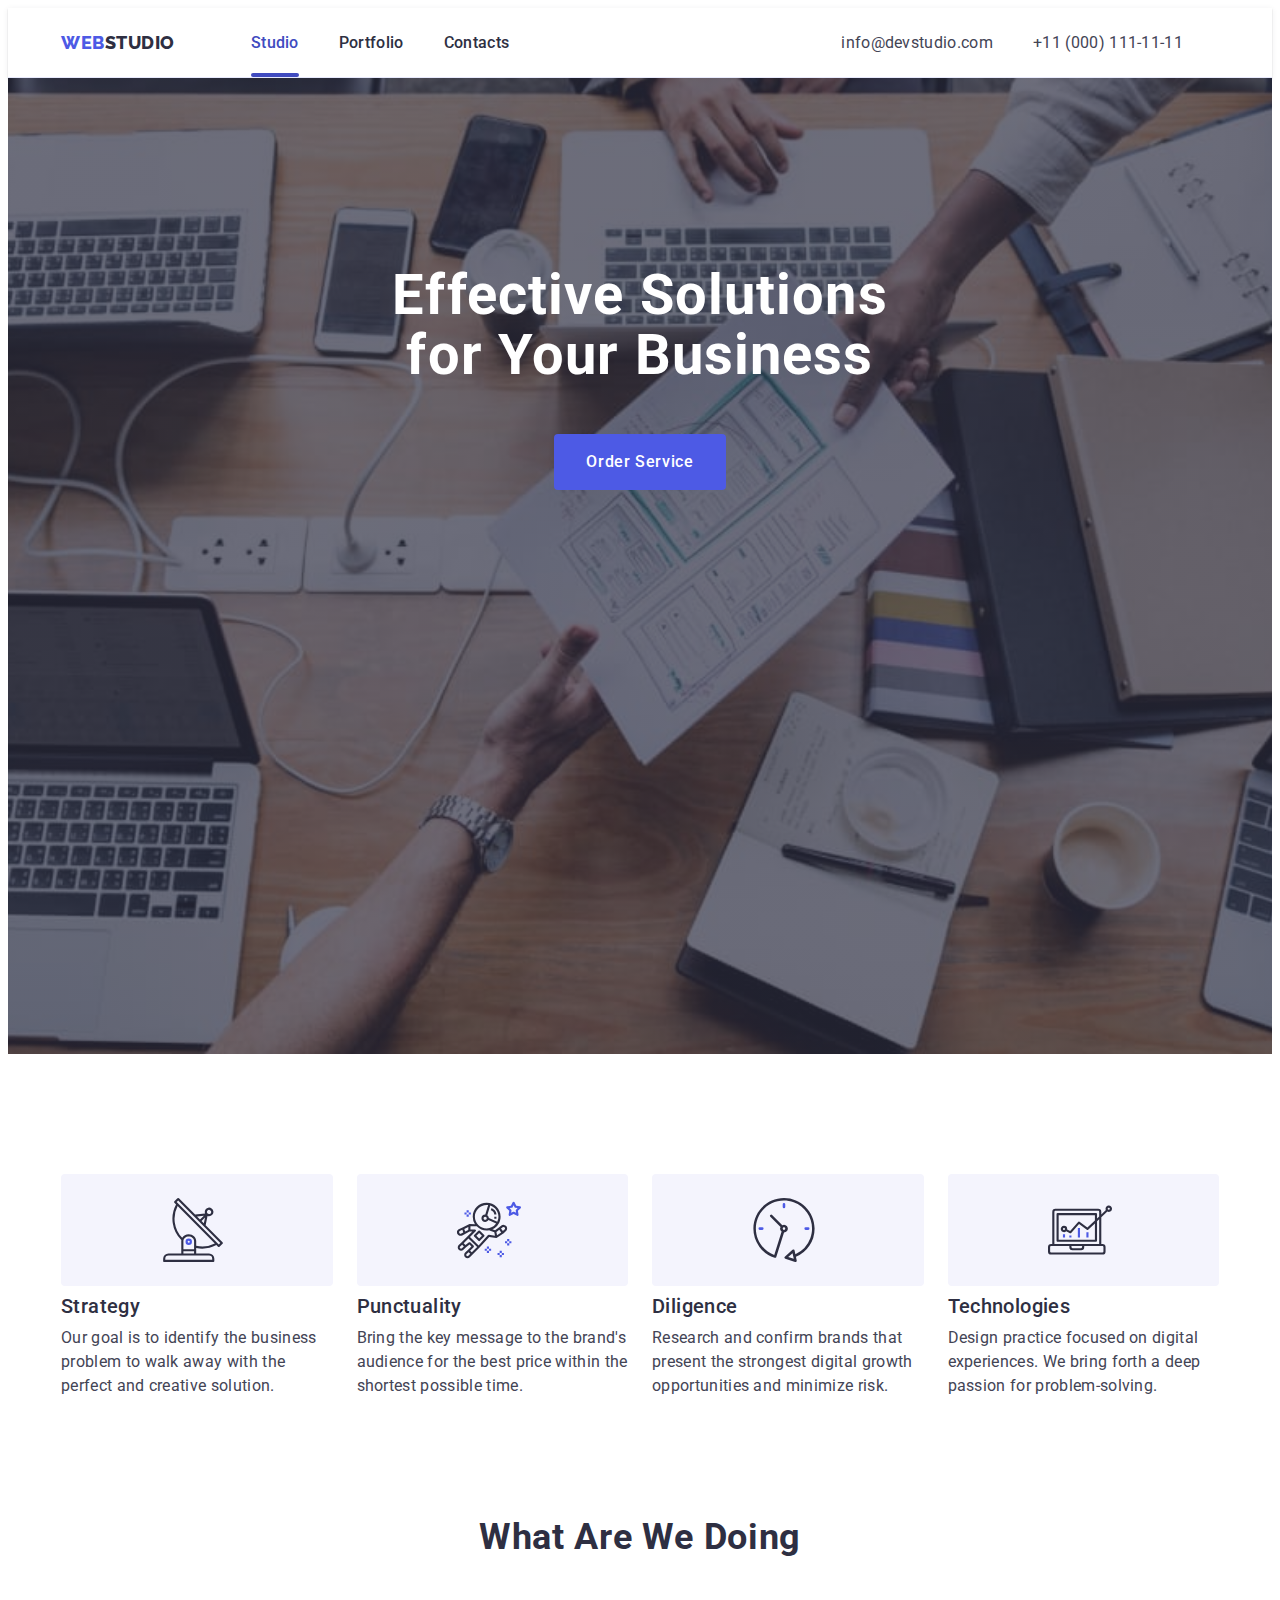
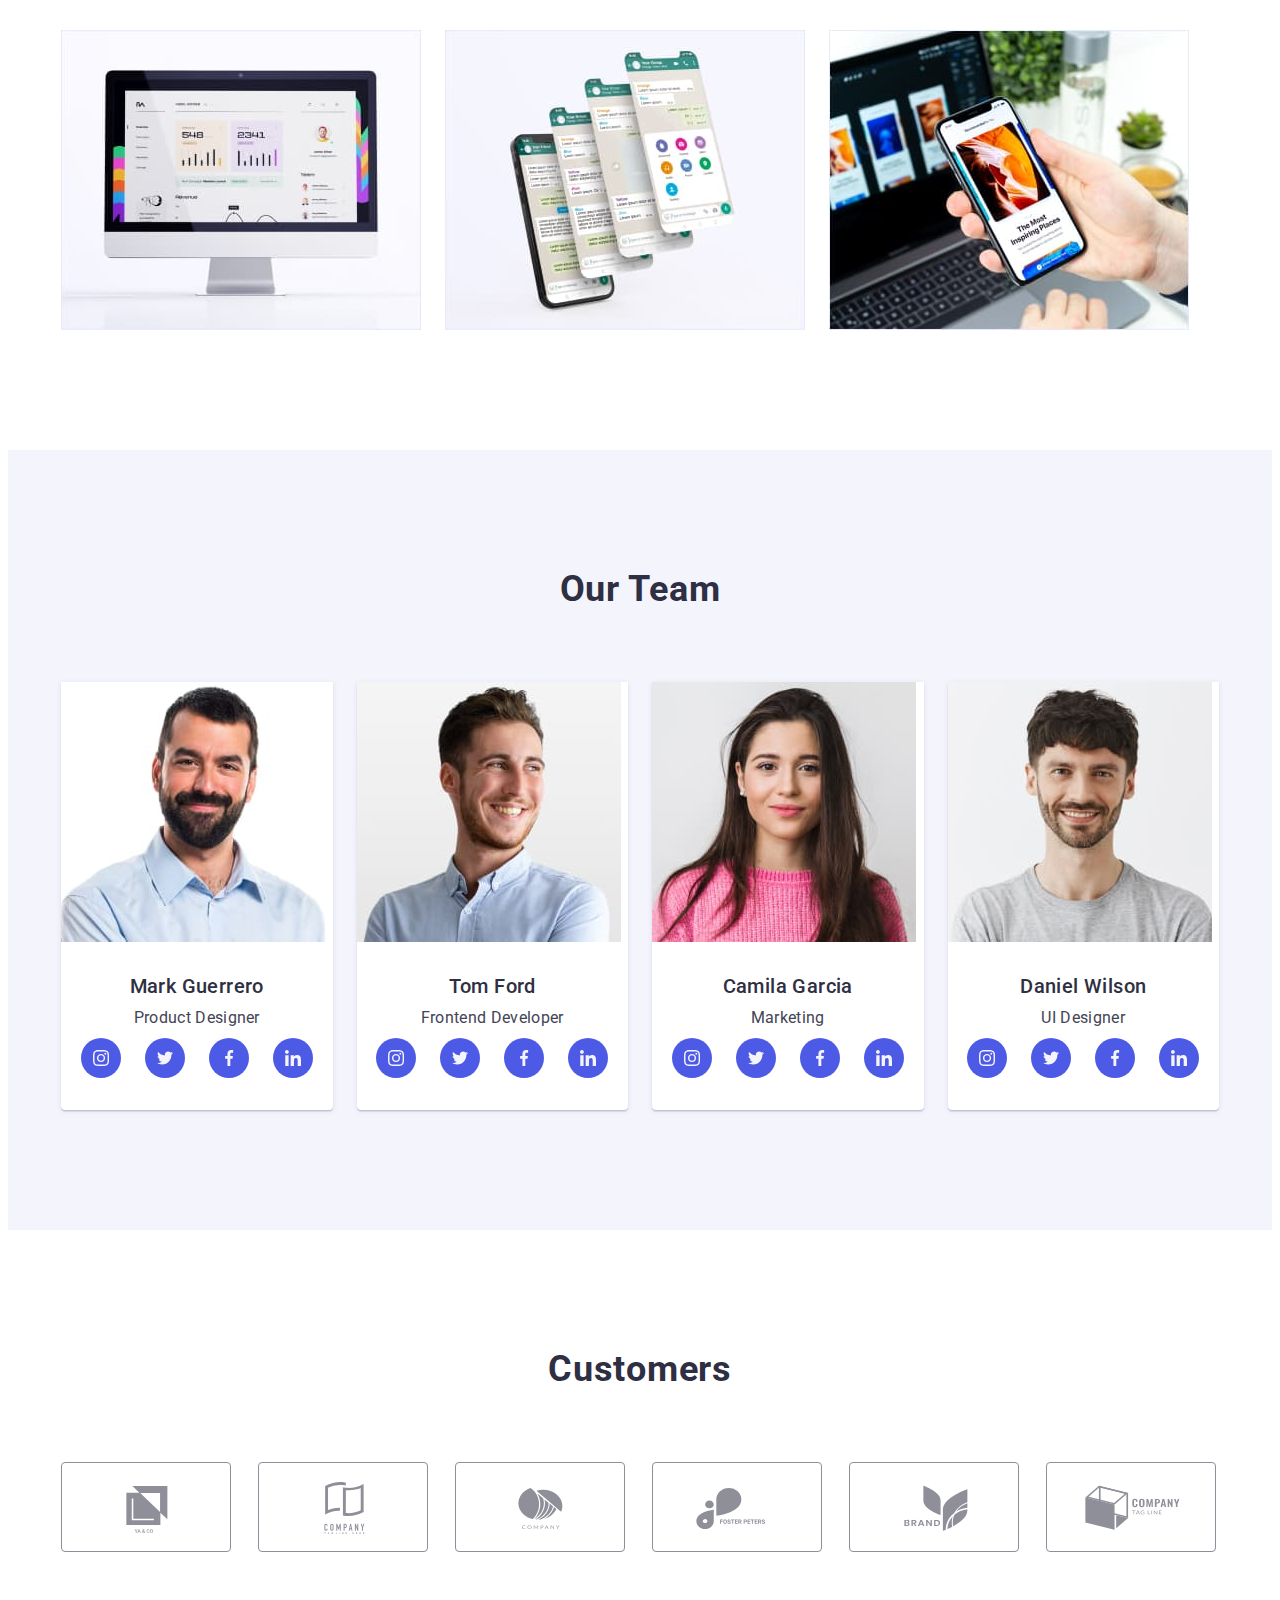
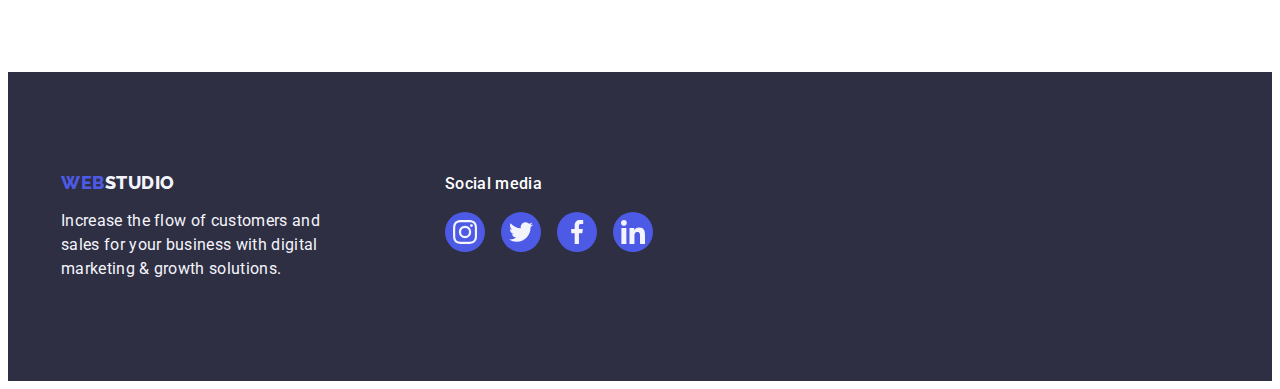
==== index.html @ a2de4771 "Initial commit" ====
<!DOCTYPE html>
<html lang="en">
  <head>
    <meta charset="UTF-8" />
    <meta http-equiv="X-UA-Compatible" content="IE=edge" />
    <meta name="viewport" content="width=device-width, initial-scale=1.0" />
    <link rel="preconnect" href="https://fonts.googleapis.com" />
    <link rel="preconnect" href="https://fonts.gstatic.com" crossorigin />
    <link
      href="https://fonts.googleapis.com/css2?family=Raleway:wght@800&family=Roboto:wght@400;500;700;900&display=swap"
      rel="stylesheet"
    />
    <title>Web Studio</title>
    <link
      rel="stylesheet"
      href="https://cdnjs.cloudflare.com/ajax/libs/modern-normalize/2.0.0/modern-normalize.min.css"
      integrity="sha512-4xo8blKMVCiXpTaLzQSLSw3KFOVPWhm/TRtuPVc4WG6kUgjH6J03IBuG7JZPkcWMxJ5huwaBpOpnwYElP/m6wg=="
      crossorigin="anonymous"
      referrerpolicy="no-referrer"
    />
    <link rel="stylesheet" href="./css/styles.css" />
  </head>
  <body>
    <!-- Header -->
    <header class="header">
      <div class="container header-container">
        <nav class="header-navigation">
          <a href="./index.html" class="logo link header-logo"
            >Web<span class="logo-dark">Studio</span></a
          >
          <ul class="header-menu list">
            <li class="header-menu-item">
              <a href="./index.html" class="header-menu-link link current-link"
                >Studio</a
              >
            </li>
            <li class="header-menu-item">
              <a href="./portfolio.html" class="header-menu-link link"
                >Portfolio</a
              >
            </li>
            <li class="header-menu-item">
              <a href="" class="header-menu-link link">Contacts</a>
            </li>
          </ul>
        </nav>
        <address class="address">
          <ul class="address-list list">
            <li class="address-item">
              <a href="mailto:info@devstudio.com" class="address-link link"
                >info@devstudio.com</a
              >
            </li>
            <li class="address-item">
              <a href="tel:+110001111111" class="address-link link"
                >+11 (000) 111-11-11</a
              >
            </li>
          </ul>
        </address>
      </div>
    </header>
    <!-- Main -->
    <main>
      <!-- Hero -->
      <section class="hero">
        <div class="container hero-container">
          <h1 class="hero-title">Effective Solutions for Your Business</h1>
          <button type="button" class="hero-btn" data-modal-open>
            Order Service
          </button>
        </div>
      </section>
      <!-- Solutions -->
      <section class="solutions">
        <div class="container solutions-container">
          <h2 class="visually-hidden">List of effective solutions</h2>
          <ul class="solutions-list list">
            <li class="solutions-item">
              <div class="solutions-container-icon">
                <svg class="solutions-icon" width="64" height="64">
                  <use href="./images/icons.svg#icon-solutions-antenna"></use>
                </svg>
              </div>
              <h3 class="list-subtitle solutions-subtitle">Strategy</h3>
              <p class="list-text">
                Our goal is to identify the business problem to walk away with
                the perfect and creative solution.
              </p>
            </li>
            <li class="solutions-item">
              <div class="solutions-container-icon">
                <svg class="solutions-icon" width="64" height="64">
                  <use href="./images/icons.svg#icon-solutions-astronaut"></use>
                </svg>
              </div>
              <h3 class="list-subtitle solutions-subtitle">Punctuality</h3>
              <p class="list-text">
                Bring the key message to the brand's audience for the best price
                within the shortest possible time.
              </p>
            </li>
            <li class="solutions-item">
              <div class="solutions-container-icon">
                <svg class="solutions-icon" width="64" height="64">
                  <use href="./images/icons.svg#icon-solutions-clock"></use>
                </svg>
              </div>
              <h3 class="list-subtitle solutions-subtitle">Diligence</h3>
              <p class="list-text">
                Research and confirm brands that present the strongest digital
                growth opportunities and minimize risk.
              </p>
            </li>
            <li class="solutions-item">
              <div class="solutions-container-icon">
                <svg class="solutions-icon" width="64" height="64">
                  <use href="./images/icons.svg#icon-solutions-diagram"></use>
                </svg>
              </div>
              <h3 class="list-subtitle solutions-subtitle">Technologies</h3>
              <p class="list-text">
                Design practice focused on digital experiences. We bring forth a
                deep passion for problem-solving.
              </p>
            </li>
          </ul>
        </div>
      </section>
      <!-- Activities -->
      <section class="activities">
        <div class="container container-activities">
          <h2 class="section-title">What are we doing</h2>
          <ul class="activities-list list">
            <li class="activities-item">
              <img
                src="./images/what-are-we-doing-1.jpg"
                alt="Mac-website"
                width="360"
                height="300"
              />
            </li>
            <li class="activities-item">
              <img
                src="./images/what-are-we-doing-2.jpg"
                alt="Phone-network"
                width="360"
                height="300"
              />
            </li>
            <li class="activities-item">
              <img
                src="./images/what-are-we-doing-3.jpg"
                alt="Phone-application"
                width="360"
                height="300"
              />
            </li>
          </ul>
        </div>
      </section>
      <!-- Our team -->
      <section class="team">
        <div class="container container-team">
          <h2 class="section-title">Our Team</h2>
          <ul class="team-list list">
            <li class="team-item">
              <img
                src="./images/our-team-1.jpg"
                alt="Mark Guerrero photo"
                width="264"
                height="260"
              />
              <div class="team-item-text">
                <h3 class="list-subtitle team-subtitle">Mark Guerrero</h3>
                <p class="list-text team-text">Product Designer</p>
                <ul class="social-list">
                  <li class="social-item">
                    <a href="" class="social-link">
                      <svg class="social-icon" width="16" height="16">
                        <use href="./images/icons.svg#icon-instagram"></use>
                      </svg>
                    </a>
                  </li>
                  <li class="social-item">
                    <a href="" class="social-link">
                      <svg class="social-icon" width="16" height="16">
                        <use href="./images/icons.svg#icon-twitter"></use>
                      </svg>
                    </a>
                  </li>
                  <li class="social-item">
                    <a href="" class="social-link">
                      <svg class="social-icon" width="16" height="16">
                        <use href="./images/icons.svg#icon-facebook"></use>
                      </svg>
                    </a>
                  </li>
                  <li class="social-item">
                    <a href="" class="social-link">
                      <svg class="social-icon" width="16" height="16">
                        <use href="./images/icons.svg#icon-linkedin"></use>
                      </svg>
                    </a>
                  </li>
                </ul>
              </div>
            </li>
            <li class="team-item">
              <img
                src="./images/our-team-2.jpg"
                alt="Tom Ford photo"
                width="264"
                height="260"
              />
              <div class="team-item-text">
                <h3 class="list-subtitle team-subtitle">Tom Ford</h3>
                <p class="list-text team-text">Frontend Developer</p>
                <ul class="social-list">
                  <li class="social-item">
                    <a href="" class="social-link">
                      <div class="social-container">
                        <svg class="social-icon" width="16" height="16">
                          <use href="./images/icons.svg#icon-instagram"></use>
                        </svg>
                      </div>
                    </a>
                  </li>
                  <li class="social-item">
                    <a href="" class="social-link">
                      <div class="social-container">
                        <svg class="social-icon" width="16" height="16">
                          <use href="./images/icons.svg#icon-twitter"></use>
                        </svg>
                      </div>
                    </a>
                  </li>
                  <li class="social-item">
                    <a href="" class="social-link">
                      <div class="social-container">
                        <svg class="social-icon" width="16" height="16">
                          <use href="./images/icons.svg#icon-facebook"></use>
                        </svg>
                      </div>
                    </a>
                  </li>
                  <li class="social-item">
                    <a href="" class="social-link">
                      <div class="social-container">
                        <svg class="social-icon" width="16" height="16">
                          <use href="./images/icons.svg#icon-linkedin"></use>
                        </svg>
                      </div>
                    </a>
                  </li>
                </ul>
              </div>
            </li>
            <li class="team-item">
              <img
                src="./images/our-team-3.jpg"
                alt="Camila Garcia photo"
                width="264"
                height="260"
              />
              <div class="team-item-text">
                <h3 class="list-subtitle team-subtitle">Camila Garcia</h3>
                <p class="list-text team-text">Marketing</p>
                <ul class="social-list">
                  <li class="social-item">
                    <a href="" class="social-link">
                      <div class="social-container">
                        <svg class="social-icon" width="16" height="16">
                          <use href="./images/icons.svg#icon-instagram"></use>
                        </svg>
                      </div>
                    </a>
                  </li>
                  <li class="social-item">
                    <a href="" class="social-link">
                      <div class="social-container">
                        <svg class="social-icon" width="16" height="16">
                          <use href="./images/icons.svg#icon-twitter"></use>
                        </svg>
                      </div>
                    </a>
                  </li>
                  <li class="social-item">
                    <a href="" class="social-link">
                      <div class="social-container">
                        <svg class="social-icon" width="16" height="16">
                          <use href="./images/icons.svg#icon-facebook"></use>
                        </svg>
                      </div>
                    </a>
                  </li>
                  <li class="social-item">
                    <a href="" class="social-link">
                      <div class="social-container">
                        <svg class="social-icon" width="16" height="16">
                          <use href="./images/icons.svg#icon-linkedin"></use>
                        </svg>
                      </div>
                    </a>
                  </li>
                </ul>
              </div>
            </li>
            <li class="team-item">
              <img
                src="./images/our-team-4.jpg"
                alt="Daniel Wilson photo"
                width="264"
                height="260"
              />
              <div class="team-item-text">
                <h3 class="list-subtitle team-subtitle">Daniel Wilson</h3>
                <p class="list-text team-text">UI Designer</p>
                <ul class="social-list">
                  <li class="social-item">
                    <a href="" class="social-link">
                      <div class="social-container">
                        <svg class="social-icon" width="16" height="16">
                          <use href="./images/icons.svg#icon-instagram"></use>
                        </svg>
                      </div>
                    </a>
                  </li>
                  <li class="social-item">
                    <a href="" class="social-link">
                      <div class="social-container">
                        <svg class="social-icon" width="16" height="16">
                          <use href="./images/icons.svg#icon-twitter"></use>
                        </svg>
                      </div>
                    </a>
                  </li>
                  <li class="social-item">
                    <a href="" class="social-link">
                      <div class="social-container">
                        <svg class="social-icon" width="16" height="16">
                          <use href="./images/icons.svg#icon-facebook"></use>
                        </svg>
                      </div>
                    </a>
                  </li>
                  <li class="social-item">
                    <a href="" class="social-link">
                      <div class="social-container">
                        <svg class="social-icon" width="16" height="16">
                          <use href="./images/icons.svg#icon-linkedin"></use>
                        </svg>
                      </div>
                    </a>
                  </li>
                </ul>
              </div>
            </li>
          </ul>
        </div>
      </section>
      <!-- Customers -->
      <section class="customers">
        <div class="container container-customers">
          <h2 class="section-title">Customers</h2>
          <ul class="customers-list">
            <li class="customers-item">
              <a href="" class="customers-link">
                <svg class="customers-icon" width="104" height="56">
                  <use href="./images/icons.svg#icon-customers-logo1"></use>
                </svg>
              </a>
            </li>
            <li class="customers-item">
              <a href="" class="customers-link">
                <svg class="customers-icon" width="104" height="56">
                  <use href="./images/icons.svg#icon-customers-logo2"></use>
                </svg>
              </a>
            </li>
            <li class="customers-item">
              <a href="" class="customers-link">
                <svg class="customers-icon" width="104" height="56">
                  <use href="./images/icons.svg#icon-customers-logo3"></use>
                </svg>
              </a>
            </li>
            <li class="customers-item">
              <a href="" class="customers-link">
                <svg class="customers-icon" width="104" height="56">
                  <use href="./images/icons.svg#icon-customers-logo4"></use>
                </svg>
              </a>
            </li>
            <li class="customers-item">
              <a href="" class="customers-link">
                <svg class="customers-icon" width="104" height="56">
                  <use href="./images/icons.svg#icon-customers-logo5"></use>
                </svg>
              </a>
            </li>
            <li class="customers-item">
              <a href="" class="customers-link">
                <svg class="customers-icon" width="104" height="56">
                  <use href="./images/icons.svg#icon-customers-logo6"></use>
                </svg>
              </a>
            </li>
          </ul>
        </div>
      </section>
    </main>
    <!-- Footer -->
    <footer class="footer">
      <div class="container container-footer">
        <div class="footer-text-container">
          <a href="./index.html" class="logo link footer-logo"
            >Web<span class="logo-light">Studio</span></a
          >
          <p class="list-text footer-text">
            Increase the flow of customers and sales for your business with
            digital marketing & growth solutions.
          </p>
        </div>
        <div class="footer-social">
          <p class="list-text footer-social-text">Social media</p>
          <ul class="social-list footer-social-list">
            <li class="social-item">
              <a href="" class="social-link footer-social-link">
                <svg class="social-icon" width="24" height="24">
                  <use href="./images/icons.svg#icon-instagram"></use>
                </svg>
              </a>
            </li>
            <li class="social-item">
              <a href="" class="social-link footer-social-link">
                <svg class="social-icon" width="24" height="24">
                  <use href="./images/icons.svg#icon-twitter"></use>
                </svg>
              </a>
            </li>
            <li class="social-item">
              <a href="" class="social-link footer-social-link">
                <svg class="social-icon" width="24" height="24">
                  <use href="./images/icons.svg#icon-facebook"></use>
                </svg>
              </a>
            </li>
            <li class="social-item">
              <a href="" class="social-link footer-social-link">
                <svg class="social-icon" width="24" height="24">
                  <use href="./images/icons.svg#icon-linkedin"></use>
                </svg>
              </a>
            </li>
          </ul>
        </div>
      </div>
    </footer>
    <!-- Modal -->
    <div class="backdrop is-hidden" data-modal>
      <div class="modal">
        <button type="button" class="modal-btn" data-modal-close>
          <svg class="close-icon" width="8" height="8">
            <use href="./images/icons.svg#icon-close"></use>
          </svg>
        </button>
      </div>
    </div>
    <script src="./js/modal.js"></script>
  </body>
</html>
---- css/styles.css ----
:root {
  --primary-brand-color: #4d5ae5;
  --pressed-state-color: #404bbf;
  --dark-color: #2e2f42;
  --succes-color: #31d0aa;
  --text-color: #434455;
  --subtle-text-color: #8e8f99;
  --customers-color: #8e8f99;
  --accent-color: #e7e9fc;
  --light-color: #f4f4fd;
  --modal-overlay-color: #2e2f42;
  --hero-background-color: #2e2f42;
  --white-color: #ffffff;
  --modal-backgournd-color: #fcfcfc;
  --transition: 250ms cubic-bezier(0.4, 0, 0.2, 1);
}

body {
  font-family: "Roboto", sans-serif;
  color: var(--text-color);
  background-color: var(--white-color);
}

h1,
h2,
h3,
h4,
h5,
h6,
p {
  margin: 0;
}

img {
  display: block;
  max-width: 100%;
  height: auto;
}

button {
  cursor: pointer;
  border: none;
  border-radius: 4px;
}

ul,
ol {
  list-style: none;
  margin: 0;
  padding-left: 0;
}

a {
  text-decoration: none;
  /* color: inherit; */
}

.container {
  width: 1158px;
  padding: 0 15px;
  margin: 0 auto;
}

.section {
  padding-top: 120px;
  padding-bottom: 120px;
}

.visually-hidden {
  position: absolute;
  width: 1px;
  height: 1px;
  margin: -1px;
  border: 0;
  padding: 0;

  white-space: nowrap;
  clip-path: inset(100%);
  clip: rect(0 0 0 0);
  overflow: hidden;
}

.link {
  text-decoration: none;
}

.list {
  list-style-type: none;
}

/* -------------------HEADER------------------- */

.header {
  /* padding: 24px 0; */
  border-bottom: 1px solid #e7e9fc;
  box-shadow: 0px 2px 1px rgba(46, 47, 66, 0.08),
    0px 1px 1px rgba(46, 47, 66, 0.16), 0px 1px 6px rgba(46, 47, 66, 0.08);
}

.header-container {
  display: flex;
  align-items: center;
}

.logo {
  font-family: "Raleway", sans-serif;
  font-weight: 800;
  font-size: 18px;
  line-height: 1.17; /* 21/18 */
  letter-spacing: 0.03em;
  text-transform: uppercase;
  color: var(--primary-brand-color);
  display: flex;
  align-items: center;
  margin-right: 76px;
}

.logo-dark {
  color: var(--dark-color);
}

.logo-light {
  color: var(--light-color);
}

.header-logo {
  padding: 24px 0;
}

.header-navigation {
  display: flex;
  align-items: center;
}

.header-menu {
  display: flex;
  gap: 40px;
}

.header-menu-link {
  font-weight: 500;
  font-size: 16px;
  line-height: 1.5; /* 24/16 */
  letter-spacing: 0.02em;
  color: var(--dark-color);
  padding: 24px 0;
  transition: color var(--transition);
}

.header-menu-link:hover,
.header-menu-link:focus {
  color: var(--pressed-state-color);
}

.current-link {
  position: relative;
  color: var(--pressed-state-color);
}

.current-link::after {
  content: "";
  position: absolute;
  width: 100%;
  height: 4px;
  left: 0px;
  bottom: -1px;
  background: var(--pressed-state-color);
  border-radius: 2px;
}

.address {
  font-style: normal;
}

.address-list {
  display: flex;
  align-items: center;
  gap: 40px;
  margin-left: 332px;
}

.address-link {
  font-weight: 400;
  font-size: 16px;
  line-height: 1.5; /* 24/16 */
  letter-spacing: 0.02em;
  color: var(--text-color);
  padding: 24px 0;
  margin-left: auto;
  transition: color var(--transition);
}

.address-link:hover,
.address-link:focus {
  color: var(--pressed-state-color);
}

/* -------------------HERO------------------- */
.hero {
  /* background-color: var(--dark-color); */
  padding: 188px 0;
  background-image: linear-gradient(
      rgba(46, 47, 66, 0.7),
      rgba(46, 47, 66, 0.7)
    ),
    url(../images/people-office.jpg);
  background-repeat: no-repeat;
  background-position: center;
  background-size: cover;
  max-width: 1440px;
  width: 100%;
  height: 600px;
  margin: 0 auto;
}

.hero-title {
  font-size: 56px;
  line-height: 1.07; /* 60/56 */
  text-align: center;
  letter-spacing: 0.02em;
  color: var(--white-color);
  max-width: 496px;
  margin: auto;
  margin-bottom: 48px;
}

.hero-btn {
  font-family: inherit;
  font-weight: 500;
  font-size: 16px;
  line-height: 1.5; /* 24/16 */
  letter-spacing: 0.04em;
  color: var(--white-color);
  background-color: var(--primary-brand-color);
  cursor: pointer;
  display: block;
  padding: 16px 32px;
  margin: auto;
  min-width: 169px;
  transition: background-color var(--transition);
}

.hero-btn:hover,
.hero-btn:focus {
  background-color: var(--pressed-state-color);
}

/* -------------------LIST------------------- */

.list-subtitle {
  font-weight: 500;
  font-size: 20px;
  line-height: 1.2; /* 24/20 */
  letter-spacing: 0.02em;
  color: var(--dark-color);
}

.list-text {
  font-size: 16px;
  line-height: 1.5; /* 24/16 */
  letter-spacing: 0.02em;
}

/* -------------------SOLUTIONS------------------- */

.solutions {
  padding: 120px 0;
}

.section-title {
  font-size: 36px;
  line-height: 1.11; /* 40/36 */
  text-align: center;
  letter-spacing: 0.02em;
  text-transform: capitalize;
  color: var(--dark-color);
  margin-bottom: 72px;
}

.solutions-list {
  display: flex;
  gap: 24px;
}

.solutions-container-icon {
  position: relative;
  display: flex;
  align-items: center;
  justify-content: center;
  background-color: var(--light-color);
  border-radius: 4px;
  width: 100%;
  height: 112px;
  margin-bottom: 8px;
}

.solutions-icon {
  position: absolute;
  top: 24px;
  left: 100px;
}

.solutions-subtitle {
  margin-bottom: 8px;
}

.solutions-item {
  flex-basis: calc((100% - 24px * 3) / 4);
}

/* -------------------ACTIVITIES------------------- */

.activities {
  padding-bottom: 120px;
}

.activities-list {
  display: flex;
  gap: 24px;
}

/* -------------------OUR TEAM------------------- */
.team {
  background-color: var(--light-color);
  padding: 120px 0;
}

.team-list,
.social-list {
  display: flex;
  gap: 24px;
  justify-content: center;
}

.team-item {
  background-color: var(--white-color);
  flex-basis: calc((100% - 24px * 3) / 4);
  border-radius: 0px 0px 4px 4px;
  box-shadow: 0px 1px 6px rgba(46, 47, 66, 0.08),
    0px 1px 1px rgba(46, 47, 66, 0.16), 0px 2px 1px rgba(46, 47, 66, 0.08);
}

.team-item-text {
  padding: 32px 0;
}

.list-subtitle.team-subtitle {
  text-align: center;
}

.list-text.team-text {
  text-align: center;
  margin-bottom: 8px;
}

.team-subtitle {
  margin-bottom: 8px;
}

.social-item {
  position: relative;
  width: 40px;
  height: 40px;
}

.social-icon {
  position: absolute;
  top: 50%;
  left: 50%;
  transform: translate(-50%, -50%);
  fill: var(--light-color);
}

.social-link {
  display: flex;
  align-items: center;
  justify-content: center;
  width: 100%;
  height: 100%;
  background-color: var(--primary-brand-color);
  border-radius: 50%;
  transition: background-color var(--transition);
}

.social-link:hover,
.social-link:focus {
  background-color: var(--pressed-state-color);
}

/* -------------------CUSTOMERS------------------- */

.customers {
  padding: 120px 0;
}

.customers-list {
  display: flex;
  gap: 24px;
}

.customers-item {
  width: calc((100% - 168px) / 5);
}

.customers-link {
  display: flex;
  align-items: center;
  justify-content: center;
  width: 168px;
  height: 88px;
  color: var(--customers-color);
  border: 1px solid var(--customers-color);
  border-radius: 4px;
  position: relative;
  transition: border-color var(--transition), color var(--transition);
}

.customers-icon {
  position: absolute;
  top: 50%;
  left: 50%;
  transform: translate(-50%, -50%);
  fill: currentColor;
  transition: fill var(--transition);
}

.customers-link:hover .customers-icon,
.customers-link:focus .customers-icon {
  fill: var(--pressed-state-color);
}

.customers-link:hover,
.customers-link:focus {
  color: var(--pressed-state-color);
  border-color: var(--pressed-state-color);
}

/* -------------------FOOTER------------------- */
.footer {
  background-color: var(--dark-color);
  padding: 100px 0;
}

.list-text.footer-text {
  color: var(--light-color);
}

.footer-logo {
  margin-bottom: 16px;
  display: inline-block;
}

.footer-text {
  max-width: 264px;
}

.container-footer {
  display: flex;
  align-items: baseline;
}

.footer-text-container {
  margin-right: 120px;
}

.footer-social-text {
  font-weight: 500;
  color: var(--white-color);
  margin-bottom: 16px;
}

.footer-social-list {
  gap: 16px;
}

.footer-social-link:hover,
.footer-social-link:focus {
  background-color: var(--succes-color);
}

/* -------------------PORTFOLIO------------------- */

.portfolio-examples {
  padding-top: 96px;
  padding-bottom: 120px;
}

.portfolio-subtitle {
  font-weight: 500;
  font-size: 20px;
  line-height: 1.2; /* 24/20 */
  letter-spacing: 0.02em;
  color: var(--dark-color);
}

.portfolio-navigation-list {
  display: flex;
  gap: 24px;
  margin-bottom: 72px;
  justify-content: center;
}

.portfolio-list-text {
  font-size: 16px;
  line-height: 1.5; /* 24/16 */
  letter-spacing: 0.02em;
  color: var(--text-color);
}

.portfolio-navigation-btn {
  font-family: inherit;
  font-weight: 500;
  font-size: 16px;
  line-height: 1.5; /* 24/16 */
  text-align: center;
  letter-spacing: 0.04em;
  cursor: pointer;
  color: var(--primary-brand-color);
  background-color: var(--light-color);
  padding: 12px 24px;
  border: 1px solid var(--accent-color);
  transition: color var(--transition), background-color var(--transition),
    border-color var(--transition), box-shadow var(--transition);
}

.portfolio-navigation-btn:hover,
.portfolio-navigation-btn:focus {
  color: var(--white-color);
  background-color: var(--pressed-state-color);
  border: 1px solid transparent;
  box-shadow: 0px 3px 1px rgba(0, 0, 0, 0.1), 0px 2px 1px rgba(0, 0, 0, 0.08),
    0px 2px 2px rgba(0, 0, 0, 0.12);
}

.portfolio-examples-list {
  display: flex;
  flex-wrap: wrap;
  gap: 48px 24px;
}

.portfolio-examples-items {
  width: calc((100% - 24 * 2) / 3);
}

.portfolio-items-text {
  padding: 32px 16px;
  border: 1px solid #e7e9fc;
  border-top: none;
}

.portfolio-subtitle {
  margin-bottom: 8px;
}

.portfolio-image-container {
  position: relative;
  overflow: hidden;
}

.portflio-cover-text {
  position: absolute;
  top: 0;
  left: 0;
  height: 100%;
  background-color: var(--primary-brand-color);
  transform: translateY(100%);
  transition: transform var(--transition);
  color: var(--light-color);
  padding: 40px 32px;
}

.portfolio-link {
  display: block;
  transition: box-shadow var(--transition);
}

.portfolio-link:hover,
.portfolio-link:focus {
  box-shadow: 0px 1px 6px rgba(46, 47, 66, 0.08),
    0px 1px 1px rgba(46, 47, 66, 0.16), 0px 2px 1px rgba(46, 47, 66, 0.08);
}

.portfolio-link:hover .portflio-cover-text,
.portfolio-link:focus .portflio-cover-text {
  transform: translateY(0%);
}

/* -------------------MODAL------------------- */
.is-hidden {
  visibility: hidden;
  opacity: 0;
  pointer-events: none;
}

.backdrop {
  position: fixed;
  top: 0;
  width: 100%;
  height: 100%;
  background: rgba(46, 47, 66, 0.4);
  transition: opacity var(--transition), visibility var(--transition);
}

.modal {
  position: absolute;
  background-color: var(--modal-backgournd-color);
  width: 408px;
  min-height: 584px;
  top: 50%;
  left: 50%;
  transform: translate(-50%, -50%) scale(100%);
  transition: transform var(--transition);
  border-radius: 4px;
  box-shadow: 0px 1px 1px rgba(0, 0, 0, 0.14), 0px 1px 3px rgba(0, 0, 0, 0.12),
    0px 2px 1px rgba(0, 0, 0, 0.2);
}

.backdrop.is-hidden .modal {
  transform: translate(-50%, -50%) scale(0);
}

.modal-btn {
  position: absolute;
  display: flex;
  align-items: center;
  justify-content: center;
  padding: 0;
  width: 24px;
  height: 24px;
  top: 24px;
  right: 24px;
  border-radius: 50%;
  background: var(--accent-color);
  border: 1px solid rgba(0, 0, 0, 0.1);
  cursor: pointer;
  transition: background-color var(--transition), border var(--transition);
}

.close-icon {
  position: absolute;
  top: 50%;
  left: 50%;
  transform: translate(-50%, -50%);
  fill: var(--modal-overlay-color);
  transition: fill var(--transition);
}

.modal-btn:hover,
.modal-btn:focus {
  background-color: var(--pressed-state-color);
  border: none;
}

.modal-btn:hover .close-icon,
.modal-btn:focus .close-icon {
  fill: var(--white-color);
}
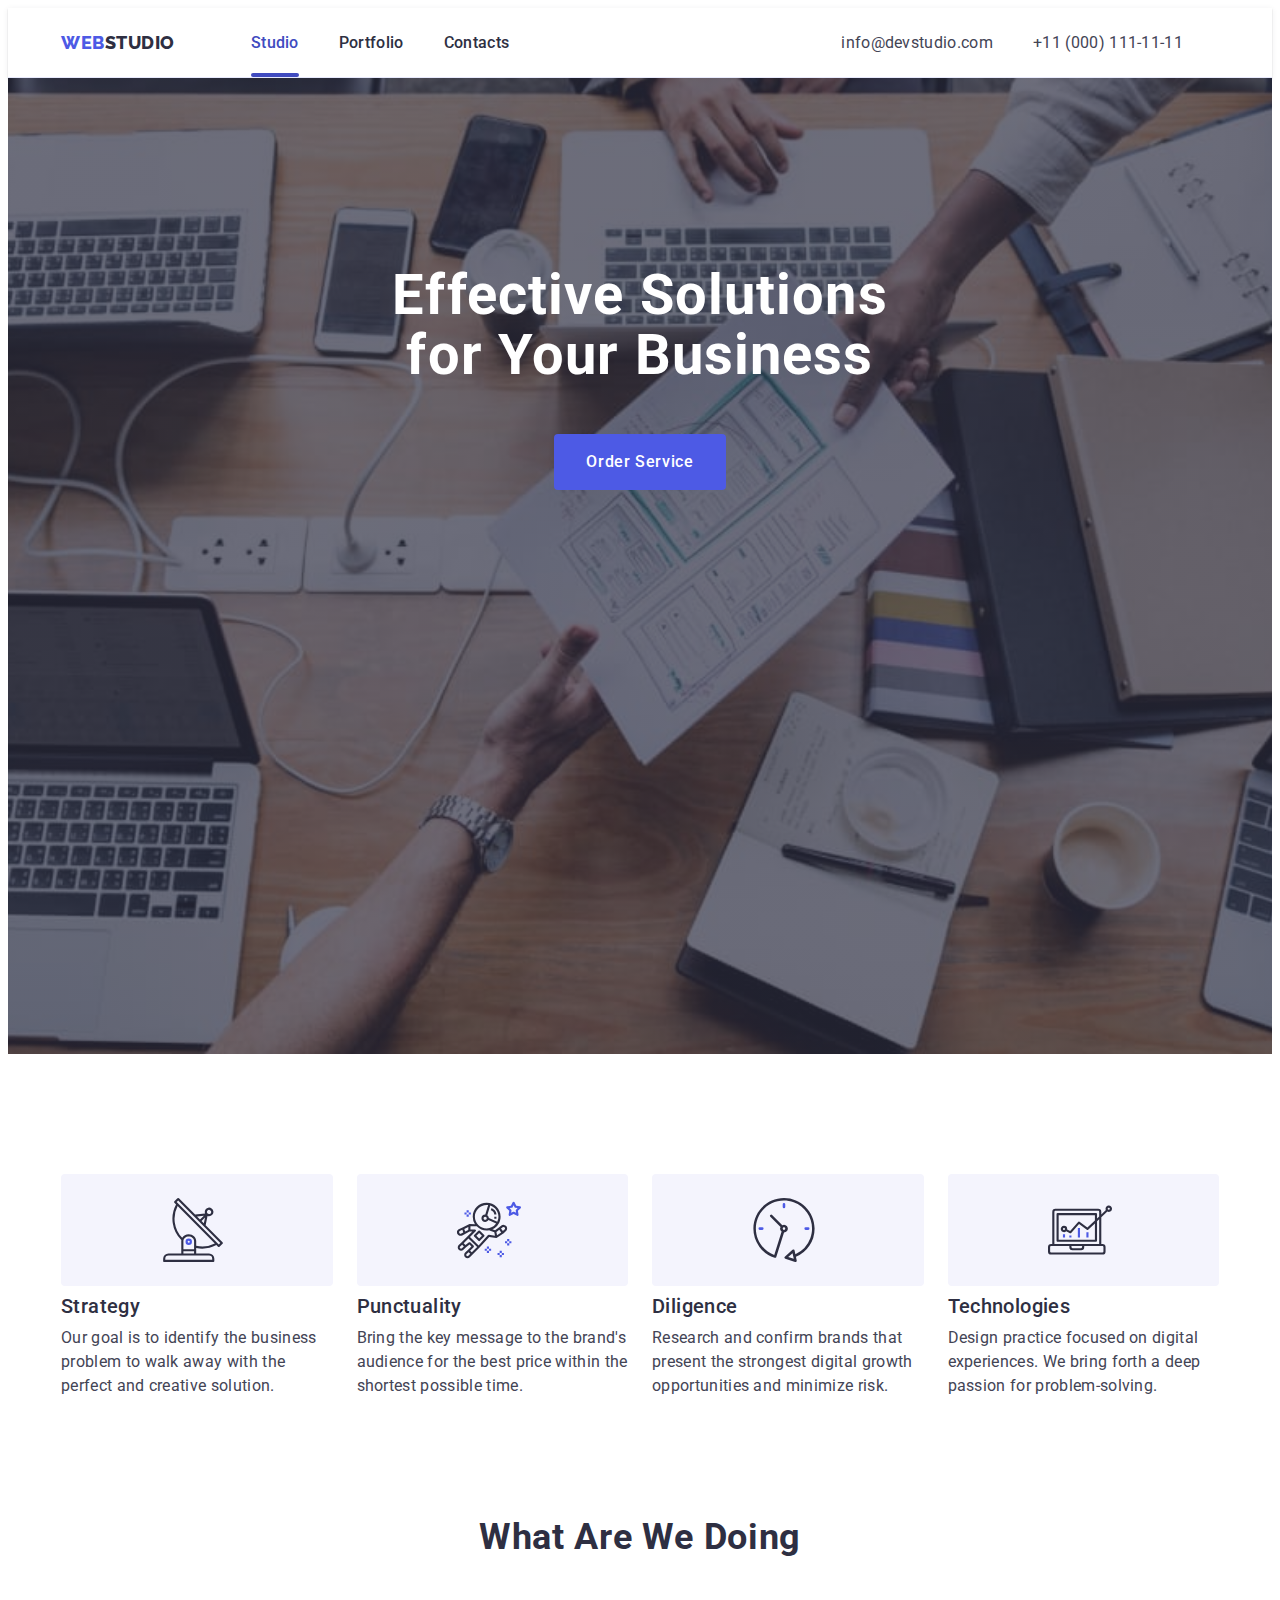
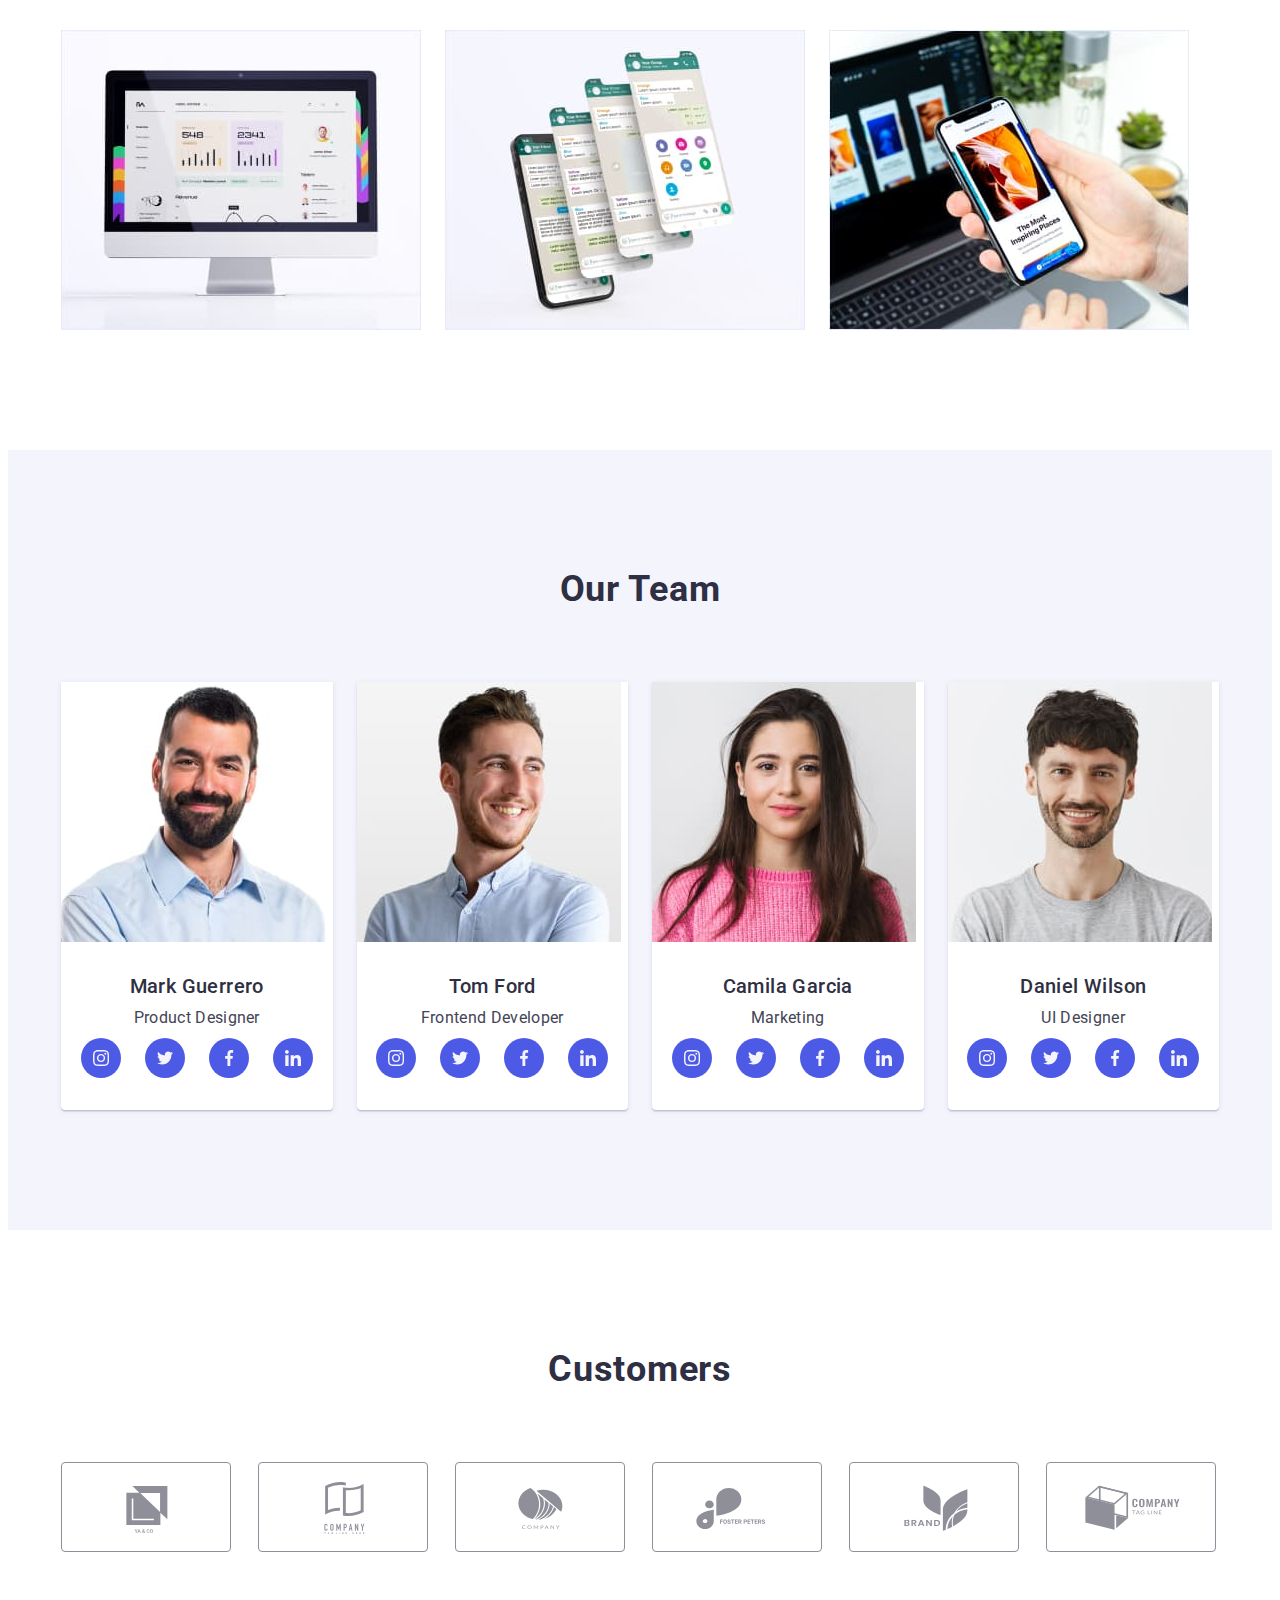
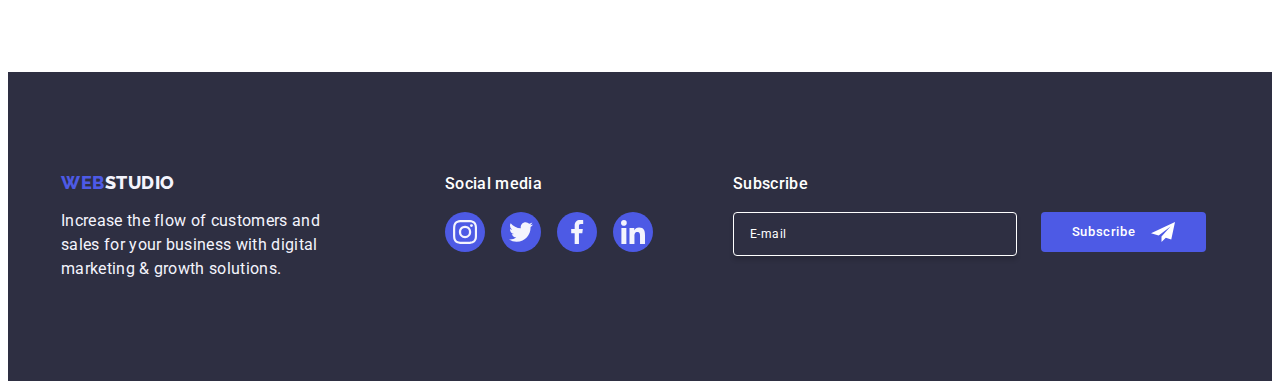
==== commit da8e5d0b: "update 1" ====
--- a/index.html
+++ b/index.html
@@ -455,6 +455,25 @@
             </li>
           </ul>
         </div>
+        <div class="footer-subscribe">
+          <p class="list-text footer-social-text">Subscribe</p>
+          <form class="footer-form">
+            <label for="footer-email" aria-label="footer-email"></label>
+            <input
+              type="email"
+              name="footer-email"
+              id="footer-email"
+              class="footer-input"
+              placeholder="E-mail"
+            />
+            <button type="submit" class="footer-submit-btn">
+              Subscribe
+              <svg class="subscribe-icon" width="24" height="24">
+                <use href="./images/icons.svg#icon-subscribe"></use>
+              </svg>
+            </button>
+          </form>
+        </div>
       </div>
     </footer>
     <!-- Modal -->
@@ -465,6 +484,77 @@
             <use href="./images/icons.svg#icon-close"></use>
           </svg>
         </button>
+        <p class="modal-text">Leave your contacts and we will call you back</p>
+        <form class="modal-form">
+          <div class="modal-field">
+            <label for="modal-name" class="modal-label">Name</label>
+            <div class="input-wrap">
+              <input
+                type="text"
+                name="modal-name"
+                id="modal-name"
+                class="modal-input"
+              />
+              <svg class="icon-modal-input" width="18" height="18">
+                <use href="./images/icons.svg#icon-modal-person"></use>
+              </svg>
+            </div>
+          </div>
+          <div class="modal-field">
+            <label for="modal-phone" class="modal-label">Phone</label>
+            <div class="input-wrap">
+              <input
+                type="tel"
+                name="modal-phone"
+                id="modal-phone"
+                class="modal-input"
+              />
+              <svg class="icon-modal-input" width="18" height="24">
+                <use href="./images/icons.svg#icon-modal-phone"></use>
+              </svg>
+            </div>
+          </div>
+          <div class="modal-field">
+            <label for="modal-email" class="modal-label">Email</label>
+            <div class="input-wrap">
+              <input
+                type="email"
+                name="modal-email"
+                id="modal-email"
+                class="modal-input"
+              />
+              <svg class="icon-modal-input" width="18" height="24">
+                <use href="./images/icons.svg#icon-modal-email"></use>
+              </svg>
+            </div>
+          </div>
+          <div class="modal-field">
+            <label for="modal-name" class="modal-label">Comment</label>
+            <textarea
+              class="modal-textarea"
+              name="text-input"
+              id="text-input"
+              placeholder="Text input"
+            ></textarea>
+          </div>
+          <div class="modal-field">
+            <input
+              type="checkbox"
+              name="privacy"
+              id="privacy"
+              class="input-checkbox visually-hidden"
+            />
+            <label for="privacy" class="checkbox-text">
+              <span>
+                <svg class="icon-checkbox" width="12" height="12">
+                  <use href="./images/icons.svg#icon-modal-checkbox"></use>
+                </svg> </span
+              >I accept the terms and conditions of the
+              <a href="" class="modal-privacy-link">Privacy Policy</a>
+            </label>
+          </div>
+          <button type="submit" class="modal-submit-btn">Send</button>
+        </form>
       </div>
     </div>
     <script src="./js/modal.js"></script>
--- a/css/styles.css
+++ b/css/styles.css
@@ -53,6 +53,13 @@
 a {
   text-decoration: none;
   /* color: inherit; */
+}
+
+input,
+textarea,
+button {
+  font-family: inherit;
+  line-height: inherit;
 }
 
 .container {
@@ -463,6 +470,10 @@
   margin-right: 120px;
 }
 
+.footer-social {
+  margin-right: 80px;
+}
+
 .footer-social-text {
   font-weight: 500;
   color: var(--white-color);
@@ -476,6 +487,57 @@
 .footer-social-link:hover,
 .footer-social-link:focus {
   background-color: var(--succes-color);
+}
+
+.footer-form {
+  display: flex;
+}
+
+.footer-input {
+  width: 264px;
+  height: 40px;
+  padding-left: 16px;
+  margin-right: 24px;
+  border-radius: 4px;
+  border: 1px solid var(--white-color);
+  box-shadow: 0px 4px 4px 0px rgba(0, 0, 0, 0.15);
+  color: var(--white-color);
+  background-color: transparent;
+}
+
+.footer-input::placeholder {
+  color: var(--white-color);
+  font-size: 12px;
+  line-height: 2; /* 24/12 */
+  letter-spacing: 0.48px;
+  display: flex;
+  align-items: center;
+}
+
+.footer-submit-btn {
+  display: flex;
+  align-items: center;
+  justify-content: center;
+  min-width: 165px;
+  height: 40px;
+  background-color: var(--primary-brand-color);
+  border-radius: 4px;
+  gap: 16px;
+  padding: 8px 24px;
+  font-family: inherit;
+  color: var(--white-color);
+  font-weight: 500;
+  line-height: 1.5; /* 24/16 */
+  letter-spacing: 0.64px;
+}
+
+.subscribe-icon {
+  fill: var(--white-color);
+}
+
+.footer-submit-btn:hover,
+.footer-submit-btn:focus {
+  background-color: var(--pressed-state-color);
 }
 
 /* -------------------PORTFOLIO------------------- */
@@ -613,6 +675,7 @@
   border-radius: 4px;
   box-shadow: 0px 1px 1px rgba(0, 0, 0, 0.14), 0px 1px 3px rgba(0, 0, 0, 0.12),
     0px 2px 1px rgba(0, 0, 0, 0.2);
+  padding: 24px;
 }
 
 .backdrop.is-hidden .modal {
@@ -655,3 +718,133 @@
 .modal-btn:focus .close-icon {
   fill: var(--white-color);
 }
+
+.modal-text {
+  padding-top: 48px;
+  color: var(--dark-color);
+  text-align: center;
+  font-size: 16px;
+  font-weight: 500;
+  line-height: 1.5; /* 24/16 */
+  letter-spacing: 0.32px;
+  margin-bottom: 16px;
+}
+
+.modal-label {
+  display: inline-block;
+  margin-bottom: 4px;
+  color: var(--subtle-text-color);
+  font-size: 12px;
+  line-height: 1.16; /* 14/12 */
+  letter-spacing: 0.48px;
+}
+
+.input-wrap {
+  position: relative;
+}
+
+.modal-field {
+  margin-bottom: 8px;
+}
+
+.modal-input {
+  width: 100%;
+  height: 40px;
+  border-radius: 4px;
+  border: 1px solid rgba(46, 47, 66, 0.4);
+  padding-left: 38px;
+  transition: border-color var(--transition);
+}
+
+.icon-modal-input {
+  position: absolute;
+  left: 16px;
+  top: 50%;
+  transform: translateY(-50%);
+  fill: var(--modal-overlay-color);
+  transition: fill var(--transition);
+}
+
+.modal-input:focus {
+  border-color: var(--primary-brand-color);
+}
+
+.modal-input:focus + .icon-modal-input {
+  fill: var(--primary-brand-color);
+}
+
+.modal-textarea {
+  padding-top: 8px;
+  padding-left: 16px;
+  width: 100%;
+  height: 120px;
+  border-radius: 4px;
+  border: 1px solid var(rgba(46, 47, 66, 0.4));
+}
+
+.modal-field-textarea {
+  margin-bottom: 16px;
+}
+
+.modal-textarea::placeholder {
+  color: rgba(46, 47, 66, 0.4);
+  font-size: 12px;
+  line-height: 1.16; /* 14/12 */
+  letter-spacing: 0.48px;
+}
+
+.checkbox-text {
+  color: var(--subtle-text-color);
+  font-size: 12px;
+  line-height: 1.16; /* 14/12 */
+  letter-spacing: 0.48px;
+}
+
+.checkbox-text span {
+  width: 16px;
+  height: 16px;
+  border-radius: 2px;
+  border: 1px solid rgba(46, 47, 66, 0.4);
+  display: inline-flex;
+  align-items: center;
+  justify-content: center;
+  fill: transparent;
+  margin-right: 8px;
+  margin-bottom: 24px;
+}
+
+.modal-privacy-link {
+  color: var(--primary-brand-color);
+  text-decoration: underline;
+}
+
+.input-checkbox:checked + .checkbox-text span {
+  background-color: var(--pressed-state-color);
+  border: none;
+  fill: var(--light-color);
+}
+
+.input-checkbox:focus + .checkbox-text span {
+  border-color: var(--pressed-state-color);
+}
+
+.modal-submit-btn {
+  padding: 16px 32px;
+  min-width: 169px;
+  border-radius: 4px;
+  background: var(--primary-brand-color);
+  box-shadow: 0px 4px 4px 0px rgba(0, 0, 0, 0.15);
+  color: var(--white-color);
+  text-align: center;
+  font-size: 16px;
+  font-weight: 500;
+  line-height: 1.5; /* 24/16 */
+  letter-spacing: 0.64px;
+  display: block;
+  margin: 0 auto;
+}
+
+.modal-submit-btn:hover,
+.modal-submit-btn:focus {
+  background-color: var(--pressed-state-color);
+}
